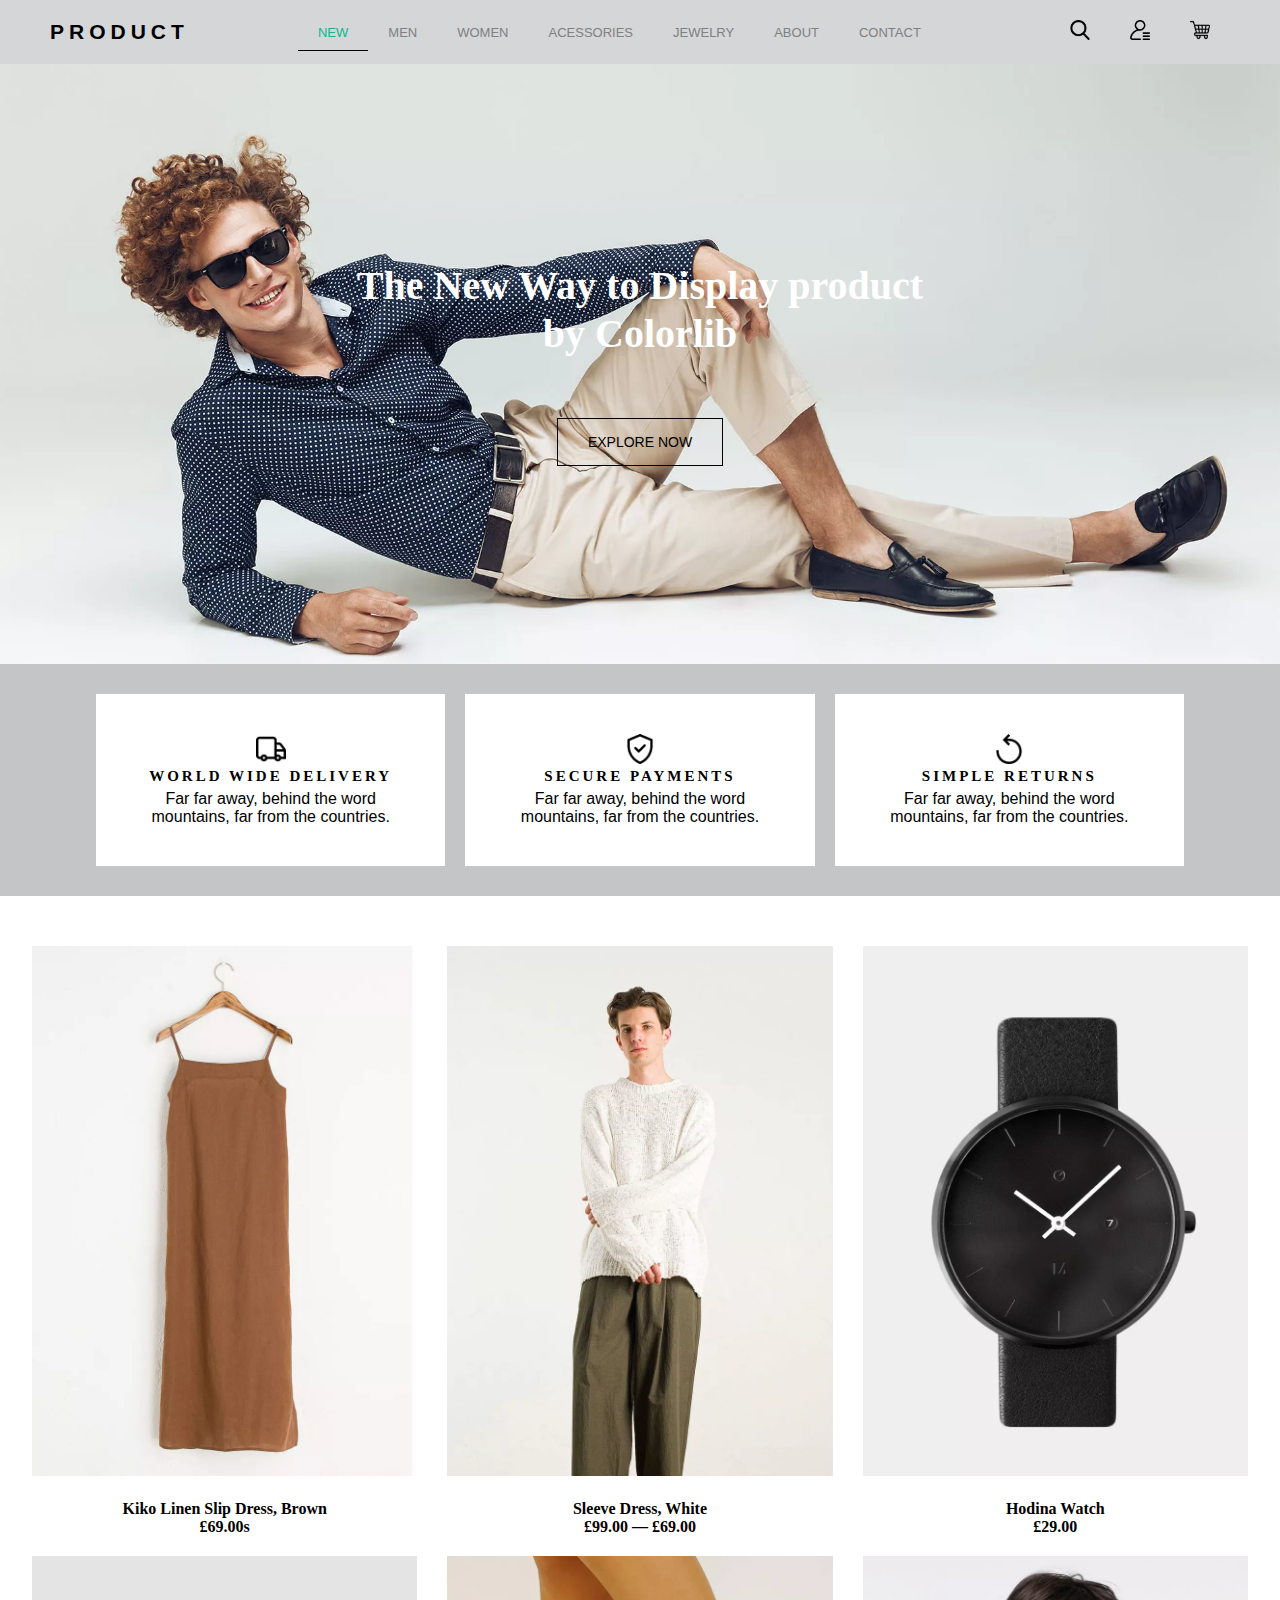
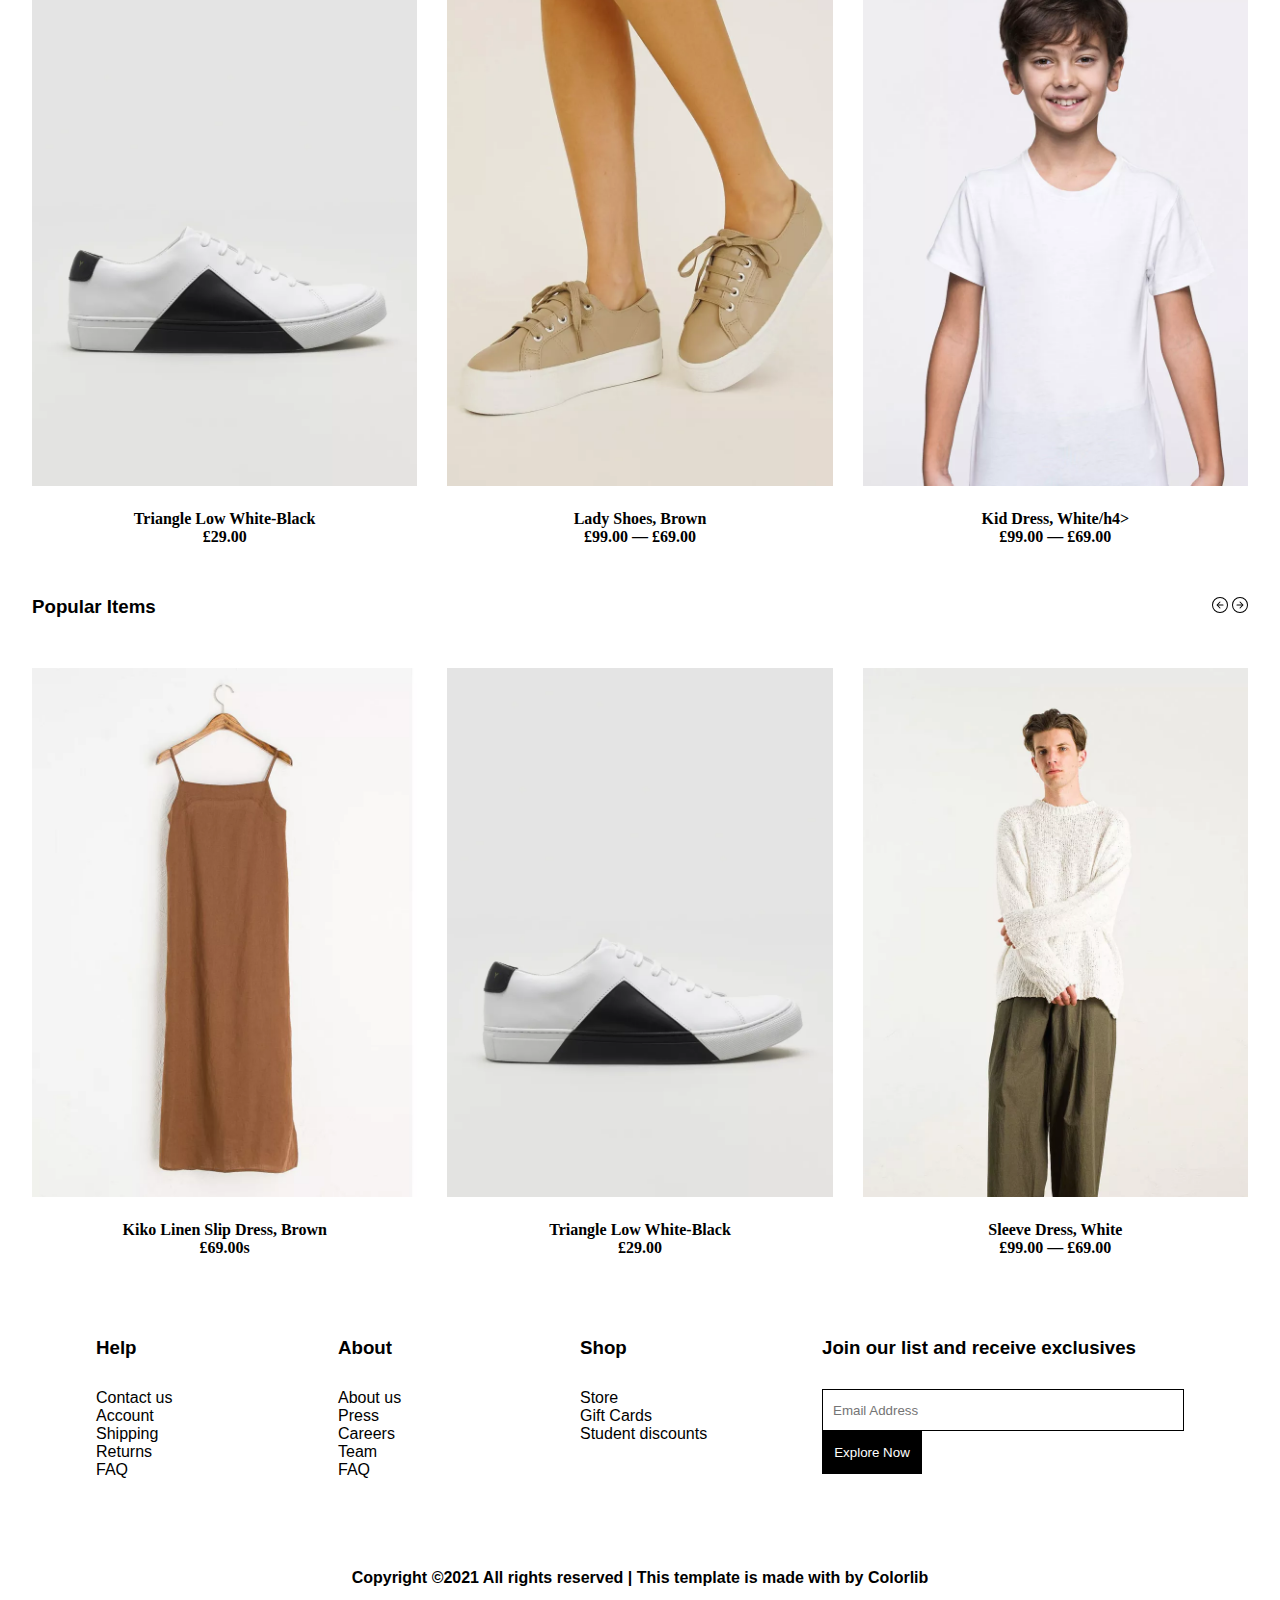
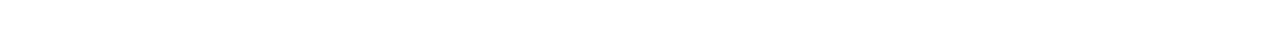
==== index.html @ 0d08f736 "Imported a html file with its css styling" ====
<!DOCTYPE html>
<html lang="en">
<head>
    <meta charset="UTF-8">
    <meta http-equiv="X-UA-Compatible" content="IE=edge">
    <meta name="viewport" content="width=device-width, initial-scale=1.0">
    <link rel="stylesheet" href="style.css">
    <title>Clothing  Store</title>
</head>
<body>
    <nav class="nav">
                <div class="logo">
                    <h2><a class="log" href="index.html">Product</a></h2>
            
                </div>
                <ul class="nav-menu">
                    <li><a class="active" href="New.html">New</a></li>
                    <li><a  href="#">Men</a></li>
                    <li><a  href="#">women</a></li>
                    <li><a  href="#">Acessories</a></li>
                    <li><a  href="#">Jewelry</a></li>
                    <li><a  href="About.html">About</a></li>
                    <li><a  href="contact.html">contact</a></li>
                </ul>
                <ul class="nav-icons">
                    <li><a class="menu1-link1" href="#"><img src="./imagess/search.png" alt=""></a></li>
                    <li><a class="menu1-link1" href="#"><img src="./imagess/user.png" alt=""></a></li>
                    <li><a class="menu1-link1" href="#"><img src="./imagess/shopping-cart.png" alt=""></a></li>
                    <li><a class="menu" href="#"><img src="./imagess/menu.png" alt=""></a></li>
                </ul>
            </nav>

            <div class="banner">
                <div class="sub-banner">
                    <h1>The New Way to Display product by <span>Colorlib</span></h1>
                    <button class="banner-button">Explore Now</button>
                </div>
            </div>

            <div class="banner3">
                    <div class="row1">
                        <div class="col1">
                            <img src="./imagess/delivery.png" alt="">
                            <h4>World wide Delivery</h4>
                            <p>Far far away, behind the word mountains, far from the countries.</p>
                        </div>

                        <div class="col1">
                            <img src="./imagess/verified.png" alt="">
                            <h4>SECURE PAYMENTS</h4>
                            <p>Far far away, behind the word mountains, far from the countries.</p>
                        </div>

                        <div class="col1">
                            <img src="./imagess/refresh.png" alt="">
                            <h4>SIMPLE RETURNS</h4>
                            <p>Far far away, behind the word mountains, far from the countries.</p>
                        </div>
                    </div>
            </div>

                <div class="section">
                    <div class="row2">
                        <div class=" column">
                            <img class="col-images" src="./imagess/xcloth_1.jpg.pagespeed.ic.DUsUPSIcBy.webp" alt="">
                        </div>
                        <div class="text">
                            <h4>Kiko Linen Slip Dress, Brown</h4>
                            <h4>£69.00s</h4>
                        </div>



                       
                        <div class=" column">
                            <img class="col-images" src="./imagess/xshoe_2.jpg.pagespeed.ic.3RQEfVVqkH.webp" alt="">
                        </div>
                        <div class="text">
                            <h4>Triangle Low White-Black</h4>
                            <h4>£29.00</h4>
                        </div>

                        

                        <div class=" column">
                            <img class="col-images" src="./imagess/xcloth_2.jpg.pagespeed.ic.l4yhlD9tCa.webp" alt="">
                        </div>
                        <div class="text">
                            <h4>Sleeve Dress, White</h4>
                            <h4>£99.00 — £69.00</h4>
                        </div>


                       
                        <div class=" column">
                            <img class="col-images" src="./imagess/xshoe_1.jpg.pagespeed.ic.a_sml9sRQw.webp" alt="">
                        </div>
                        <div class="text">
                            <h4>Lady Shoes, Brown</h4>
                            <h4>£99.00 — £69.00</h4>
                        </div>
                        
                        <div class=" column">
                            <img class="col-images" src="./imagess/xwatch_1.jpg.pagespeed.ic.gUCFPs7WAV.webp" alt="">
                        </div>
                        <div class="text">
                            <h4>Hodina Watch</h4>
                            <h4>£29.00</h4>
                        </div>


                        <div class=" column">
                            <img class="col-images" src="./imagess/xcloth_3.jpg.pagespeed.ic.YRGWCfmr_9.webp" alt="">
                        </div>
                        <div class="text">
                            <h4>Kid Dress, White/h4>
                            <h4>£99.00 — £69.00</h4>
                        </div>
                    </div>

                    <div class="icons"> 
                        <h3>Popular Items</h3>
                       <div>
                        <img src="./imagess/vector2.svg" alt="">
                        <img src="/imagess/vector3.svg" alt="">
                    </div>
                       </div>
                </div>



                <div class="section">
                    <div class="row2">
                        <div class=" column">
                            <img class="col-images" src="./imagess/xcloth_1.jpg.pagespeed.ic.DUsUPSIcBy.webp" alt="">
                        </div>
                        <div class="text">
                            <h4>Kiko Linen Slip Dress, Brown</h4>
                            <h4>£69.00s</h4>
                        </div>



                       
                        <div class=" column">
                            <img class="col-images" src="./imagess/xshoe_2.jpg.pagespeed.ic.3RQEfVVqkH.webp" alt="">
                        </div>
                        <div class="text">
                            <h4>Triangle Low White-Black</h4>
                            <h4>£29.00</h4>
                        </div>

                        

                        <div class=" column">
                            <img class="col-images" src="./imagess/xcloth_2.jpg.pagespeed.ic.l4yhlD9tCa.webp" alt="">
                        </div>
                        <div class="text">
                            <h4>Sleeve Dress, White</h4>
                            <h4>£99.00 — £69.00</h4>
                        </div>
                    </div>


                    <div class="flex">
                        <div>
                            <h3>Help</h3>
                            <ul class="lower">
                                <li><a class="lower-links" href="#">Contact us</a></li>
                                <li><a class="lower-links" href="#">Account</a></li>
                                <li><a class="lower-links" href="#">Shipping</a></li>
                                <li><a class="lower-links" href="#">Returns</a></li>
                                <li><a class="lower-links" href="#">FAQ</a></li>
                            </ul>
                        </div>

                        <div>
                            <h3>About</h3>
                            <ul class="lower" >
                                <li><a class="lower-links" href="#">About us</a></li>
                                <li><a class="lower-links" href="#">Press</a></li>
                                <li><a class="lower-links" href="#">Careers</a></li>
                                <li><a class="lower-links" href="#">Team</a></li>
                                <li><a class="lower-links" href="#">FAQ</a></li>
                            </ul>
                        </div>

                        <div>
                            <h3>Shop</h3>
                            <ul class="lower">
                                <li><a class="lower-links" href="#">Store</a></li>
                                <li><a class="lower-links" href="#">Gift Cards</a></li>
                                <li><a class="lower-links" href="#">Student discounts</a></li>
                            </ul>
                        </div>

                        <div class="btn">
                            <h3>Join our list and receive exclusives</h3>
                            <input class="banner-input" type="text" placeholder="Email Address">
                            <button class="banner-but">Explore Now</button>
                        </div>
                    </div>
                                    <h4 class="h4">Copyright ©2021 All rights reserved | This template is made with  by Colorlib</h4>
</body>
</html>
---- style.css ----
*{
    margin: 0;
    padding: 0;
    box-sizing: 0;

}


.html{
    font-family: 'Trebuchet MS', 'Lucida Sans Unicode', 'Lucida Grande', 'Lucida Sans', Arial, sans-serif;
}

.nav{
    display: flex;
    justify-content: space-between;
    align-items: center;
    background-color: rgb(212, 214, 216);
    padding: 20px 50px;
}

.logo{
    text-transform: uppercase;
    font-size: 14px;
    font-family: 'Trebuchet MS', 'Lucida Sans Unicode', 'Lucida Grande', 'Lucida Sans', Arial, sans-serif;
    letter-spacing: 5px;

}


.nav-menu{
    display: flex;
    list-style: none;
   
}

.nav-menu a{
    text-decoration: none;
    color: grey;
    text-transform: uppercase;
    font-size: 13px;
    padding: 10px 20px;
    font-family: 'Trebuchet MS', 'Lucida Sans Unicode', 'Lucida Grande', 'Lucida Sans', Arial, sans-serif;
}
.nav-icons img{
    width: 20px;
    margin: 0 20px;
}

.nav-icons{
    display: flex;
    list-style: none;
}

.nav-menu a.active{
    border-bottom: 1px solid black;
    color: #0fb78d;
}

.banner{
    background-image: url("./imagess/banner.webp");
    height: 600px;
    background-position: center;
    background-size: cover;
    display: flex;
    justify-content: center;
    align-items: center;
}

.menu{
    display: none;
}

.sub-banner{
    width: 600px;
    margin: auto;
    text-align: center;
    color: white;
}

.sub-banner h1 {
    font-size: 40px;
    font-family: Georgia, 'Times New Roman', Times, serif;
    line-height: 1.2;
}

.banner-button{
    margin-top: 60px;
    background: none;
    padding: 15px 30px;
    text-transform: uppercase;
    font-size: 14px;
    border: 1px solid black;
    cursor: pointer;
}

.banner-button:hover{
    background-color: black;
    color: white;
}

.col1 img{
    width: 30px;
}

.col1{
    background-color: white;
    padding: 40px;
    text-align: center;
}

.row1{
    width: 85%;
    margin: auto;
    display: grid;
    grid-template-columns: repeat(3,1fr);
    gap: 20px;
    padding: 30px 0;
}

.banner3{
    background-color: rgb(195, 197, 199);
}

.col1 h4 {
    font-family: Georgia, 'Times New Roman', Times, serif;
    font-size: 15px;
    text-transform: uppercase;
    letter-spacing: 3px;
    margin-bottom: 5px;

}

.col1 p {
    font-size: 16px;
    font-family: 'Trebuchet MS', 'Lucida Sans Unicode', 'Lucida Grande', 'Lucida Sans', Arial, sans-serif;
}


.section{
    margin: 50px auto;
    
}

.text{
    padding: 20px;
    text-align: center;
    font-family: Georgia, 'Times New Roman', Times, serif;
}

.row2{
    width: 95%;
    margin: 30px auto;
    gap: 30px;
    column-width: 350px;
}

.column{
    width: 100%;
}

.col-images{
    width: 100%;
}

.icons{
    display: flex;
    justify-content: space-between;
    align-items: center;
    margin: 30px auto;
    width: 95%;
}

.icons{
    font-family: 'Trebuchet MS', 'Lucida Sans Unicode', 'Lucida Grande', 'Lucida Sans', Arial, sans-serif;
}





.flex{
    width: 85%;
    margin: 20px auto;
    gap: 60px;
    display: grid;
    grid-template-columns: repeat(4, 1fr)
}
.lower{
    list-style: none;
    font-family: 'Trebuchet MS', 'Lucida Sans Unicode', 'Lucida Grande', 'Lucida Sans', Arial, sans-serif;
    justify-content: center;
    align-items: center;
    
}

.lower-links{
    text-decoration: none;
    color: black;
    
}

.flex h3{
    font-family: 'Trebuchet MS', 'Lucida Sans Unicode', 'Lucida Grande', 'Lucida Sans', Arial, sans-serif;
    margin: 30px auto;
}

.banner-input{
    height: 40px;
    width: 350px;
    border: 1px solid black;
    padding-left: 10px;
  
}

.banner-but{
    height: 43px;
    background-color: black;
    color: white;
    border: none;
    width: 100px;
    margin-right: 30px;
}
.h4{
    text-align: center;
    font-family: 'Trebuchet MS', 'Lucida Sans Unicode', 'Lucida Grande', 'Lucida Sans', Arial, sans-serif;
    margin-top: 90px;
}


.log{
    text-decoration: none;
    color: black;
}



@media screen and (max-width: 991px){
    .nav-menu{
            display: none;
    }    
    .menu{
        display: block;
    }
    .sub-banner h4{
        font-size: 35px;
    }
}

@media screen and (max-width: 768px){
    .row1{
        grid-template-columns: repeat(2,1fr);
    }
    .row2{
        column-width: 300px;
    }
    .flex{
        grid-template-columns: repeat(1, 1fr)
    }
}

@media screen and (max-width: 768px){
    .row1{
        grid-template-columns: repeat(1,1fr);
    }
}
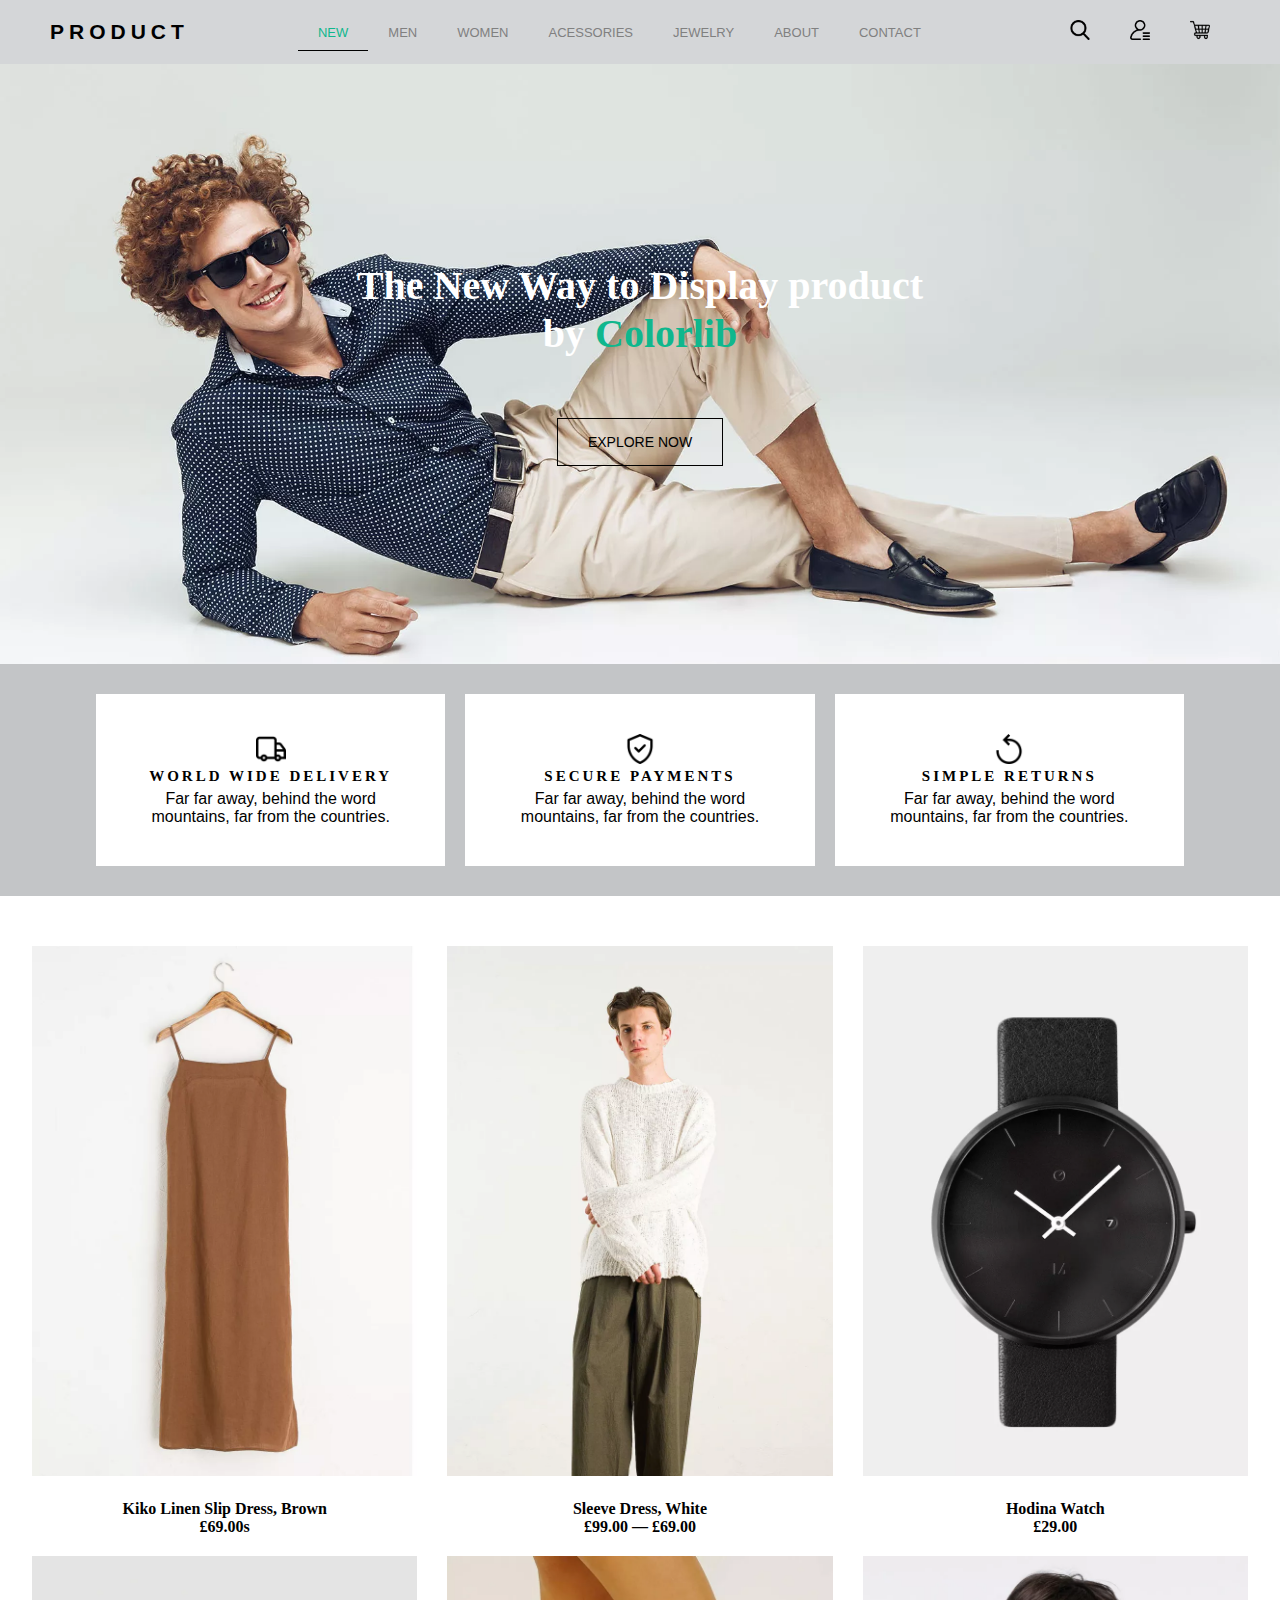
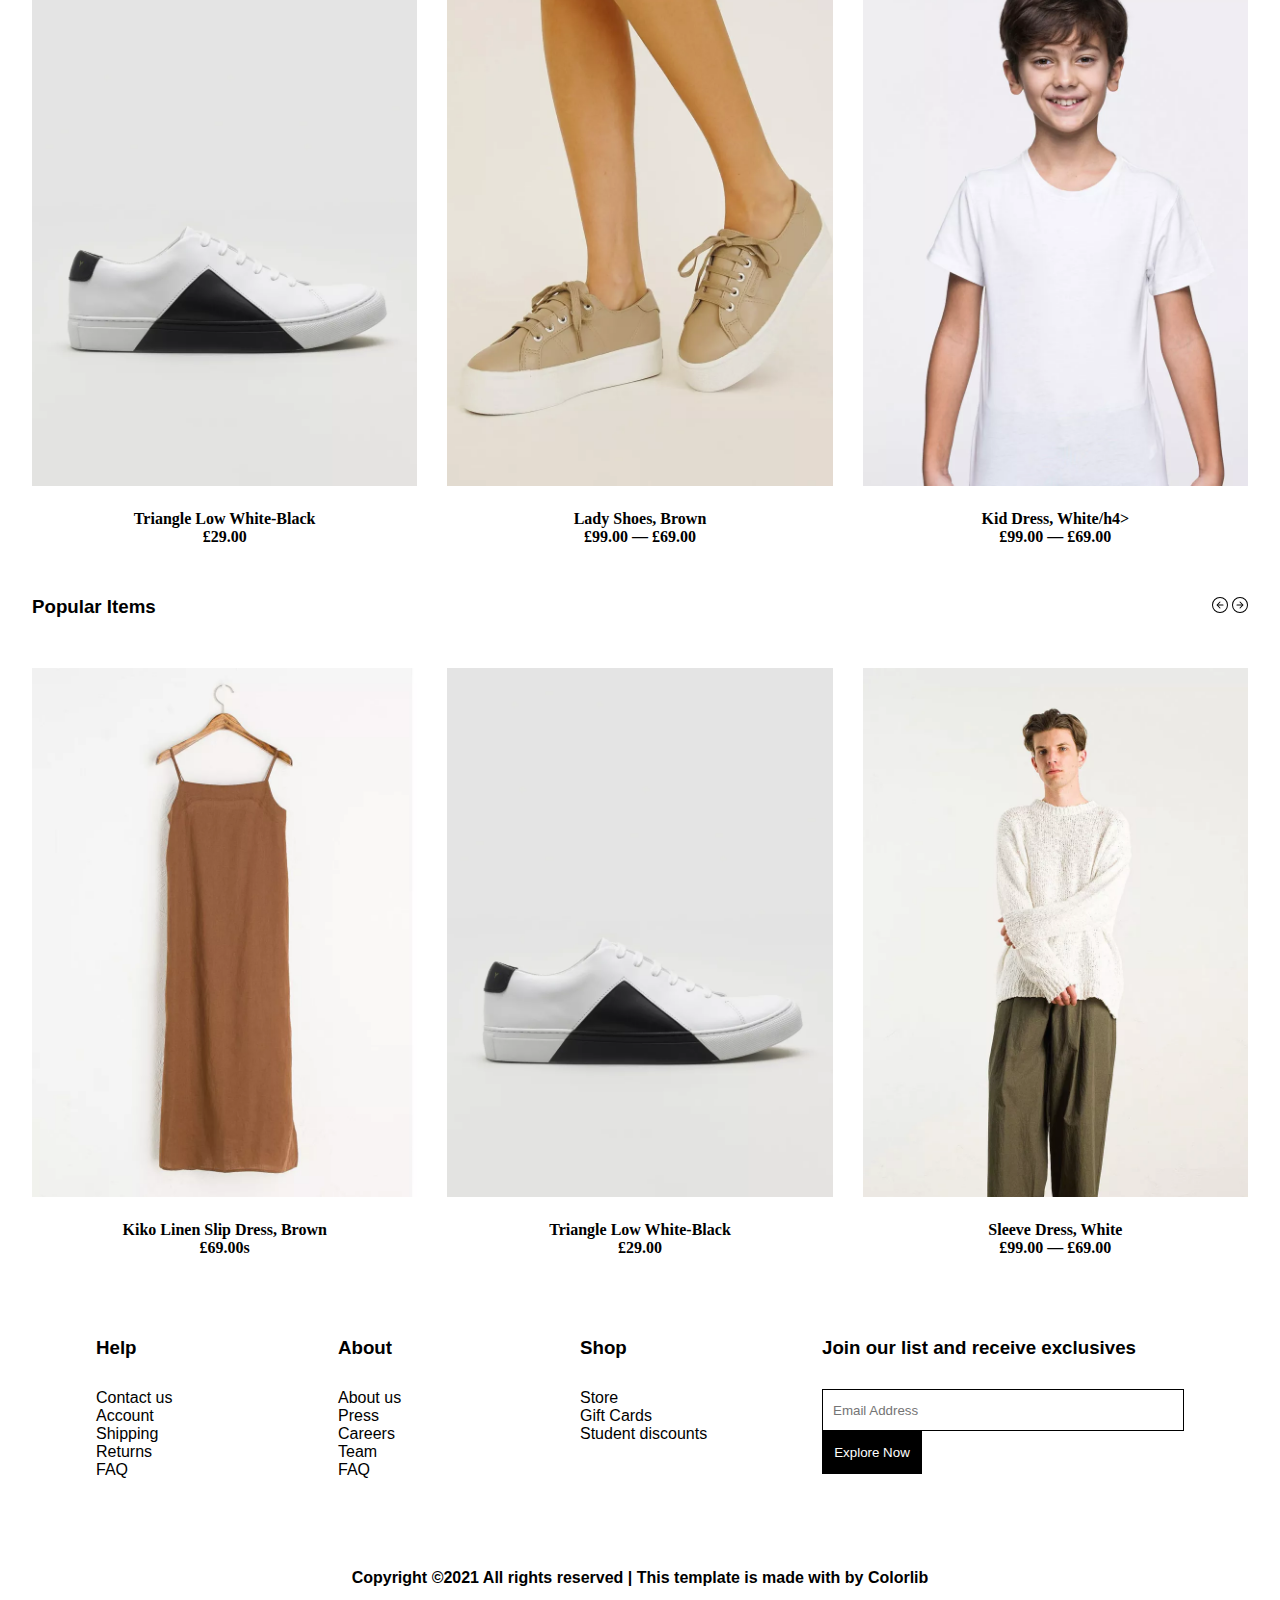
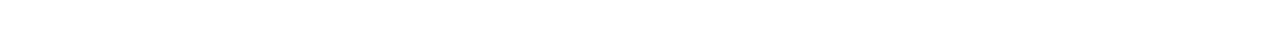
==== commit 6df19d64: "Styled the color name tag" ====
--- a/index.html
+++ b/index.html
@@ -32,7 +32,7 @@
 
             <div class="banner">
                 <div class="sub-banner">
-                    <h1>The New Way to Display product by <span>Colorlib</span></h1>
+                    <h1>The New Way to Display product by <span class="color">Colorlib</span></h1>
                     <button class="banner-button">Explore Now</button>
                 </div>
             </div>
--- a/style.css
+++ b/style.css
@@ -68,6 +68,10 @@
 
 .menu{
     display: none;
+}
+
+.color{
+    color: #0fb78d;
 }
 
 .sub-banner{
